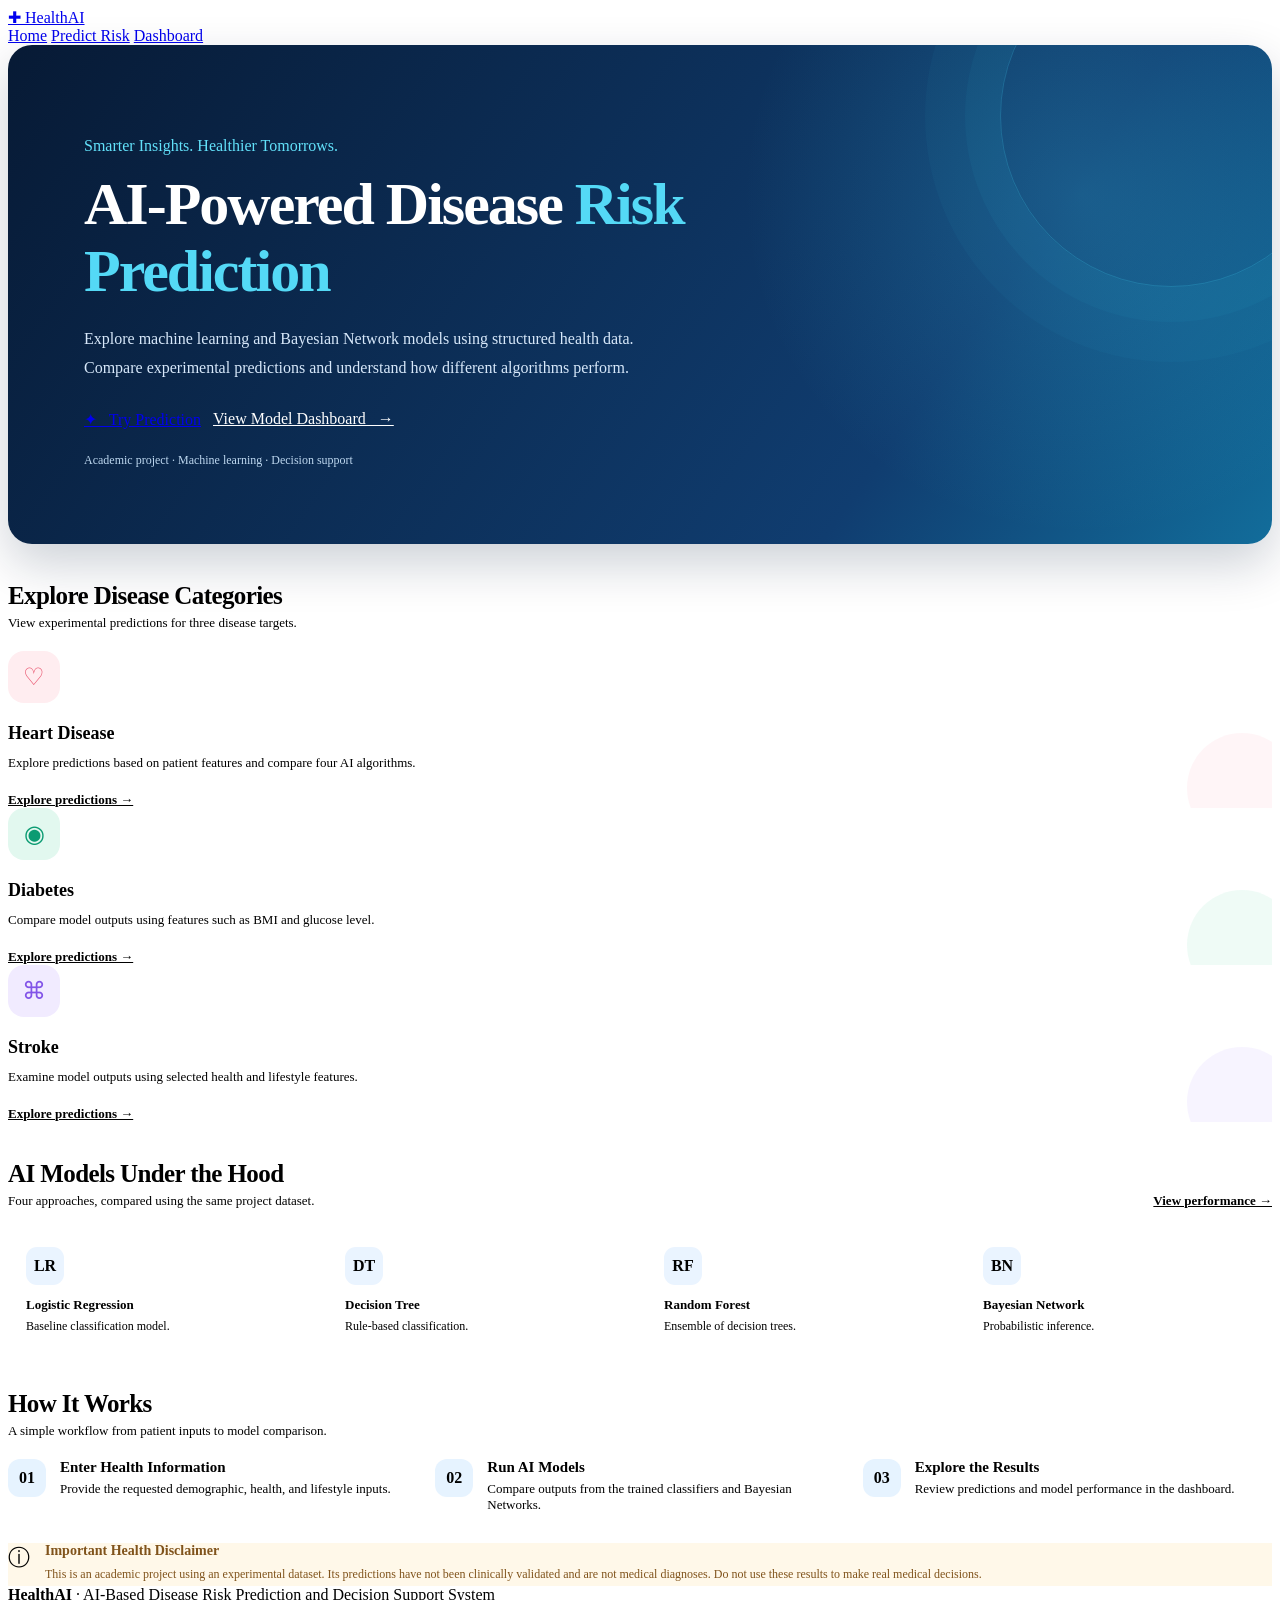
==== templates/index.html @ 8d00cd4d "Initial commit: HealthAI disease risk prediction system" ====
<!DOCTYPE html>
<html lang="en">
<head>
    <meta charset="UTF-8">
    <meta name="viewport" content="width=device-width, initial-scale=1.0">
    <meta name="theme-color" content="#0b2347">
    <meta name="description" content="Explore experimental AI-based disease risk predictions and machine learning model comparisons.">
    <title>HealthAI | AI Disease Risk Prediction</title>
    <link rel="stylesheet" href="{{ url_for('static', filename='css/style.css') }}">
    <style>
        .hero {
            position: relative;
            overflow: hidden;
            padding: clamp(35px, 7vw, 76px);
            border-radius: 24px;
            background:
                radial-gradient(circle at 85% 30%, rgba(66, 213, 245, .20), transparent 30%),
                linear-gradient(125deg, #071a35, #103d70 72%, #126d9b);
            color: white;
            box-shadow: 0 20px 50px rgba(7, 26, 53, .20);
        }
        .hero::after {
            position: absolute;
            top: -100px;
            right: -70px;
            width: 340px;
            height: 340px;
            border: 1px solid rgba(66, 213, 245, .22);
            border-radius: 50%;
            box-shadow: 0 0 0 35px rgba(66, 213, 245, .04),
                        0 0 0 75px rgba(66, 213, 245, .03);
            content: "";
            pointer-events: none;
        }
        .hero-content {
            position: relative;
            z-index: 1;
            max-width: 700px;
        }
        .hero .eyebrow { color: #62e1fa; }
        .hero h1 {
            max-width: 650px;
            margin: 0;
            font-size: clamp(36px, 5.5vw, 60px);
            line-height: 1.12;
            letter-spacing: -2px;
        }
        .hero h1 span { color: #54d9f6; }
        .hero-description {
            max-width: 590px;
            margin: 20px 0 27px;
            color: #d7e8fa;
            font-size: 16px;
            line-height: 1.8;
        }
        .hero-actions {
            display: flex;
            flex-wrap: wrap;
            gap: 12px;
        }
        .hero .btn-secondary {
            border-color: rgba(255,255,255,.35);
            background: transparent;
            color: white;
        }
        .hero .btn-secondary:hover {
            background: rgba(255,255,255,.10);
        }
        .hero-note {
            margin: 24px 0 0;
            color: #bdd7ef;
            font-size: 12px;
        }
        .section-block { margin-top: 38px; }
        .section-heading {
            display: flex;
            align-items: end;
            justify-content: space-between;
            gap: 16px;
            margin-bottom: 20px;
        }
        .section-heading h2 {
            margin: 0;
            font-size: 25px;
            letter-spacing: -.6px;
        }
        .section-heading p {
            margin: 5px 0 0;
            color: var(--text-secondary);
            font-size: 13px;
        }
        .disease-card {
            position: relative;
            overflow: hidden;
        }
        .disease-card::after {
            position: absolute;
            right: -25px;
            bottom: -35px;
            width: 110px;
            height: 110px;
            border-radius: 50%;
            background: var(--card-glow, #e5f8ff);
            opacity: .55;
            content: "";
            transition: transform 250ms ease;
        }
        .disease-card:hover::after { transform: scale(1.4); }
        .disease-card > * { position: relative; z-index: 1; }
        .disease-card h3 { margin: 0 0 8px; font-size: 18px; }
        .disease-card p {
            margin: 0;
            color: var(--text-secondary);
            font-size: 13px;
            line-height: 1.7;
        }
        .disease-icon {
            display: grid;
            place-items: center;
            width: 52px;
            height: 52px;
            margin-bottom: 20px;
            border-radius: 16px;
            background: var(--card-glow, #e5f8ff);
            color: var(--card-color, #1675ed);
            font-size: 24px;
        }
        .disease-link {
            display: inline-flex;
            margin-top: 18px;
            color: var(--blue-600);
            font-size: 13px;
            font-weight: 750;
        }
        .algorithm-grid {
            display: grid;
            grid-template-columns: repeat(4, minmax(0, 1fr));
            gap: 12px;
        }
        .algorithm-item {
            padding: 18px;
            border: 1px solid var(--border);
            border-radius: 13px;
            background: white;
        }
        .algorithm-symbol {
            display: grid;
            place-items: center;
            width: 38px;
            height: 38px;
            margin-bottom: 12px;
            border-radius: 11px;
            background: #eaf4ff;
            color: var(--blue-600);
            font-weight: 800;
        }
        .algorithm-item strong {
            display: block;
            font-size: 13px;
        }
        .algorithm-item p {
            margin: 6px 0 0;
            color: var(--text-secondary);
            font-size: 12px;
        }
        .workflow {
            display: grid;
            grid-template-columns: repeat(3, minmax(0, 1fr));
            gap: 18px;
        }
        .workflow-step {
            display: flex;
            align-items: flex-start;
            gap: 14px;
        }
        .step-number {
            display: grid;
            flex: 0 0 38px;
            place-items: center;
            width: 38px;
            height: 38px;
            border-radius: 12px;
            background: #e6f3ff;
            color: var(--blue-600);
            font-weight: 800;
        }
        .workflow-step h3 { margin: 0 0 5px; font-size: 15px; }
        .workflow-step p {
            margin: 0;
            color: var(--text-secondary);
            font-size: 13px;
        }
        .disclaimer-card {
            display: flex;
            align-items: flex-start;
            gap: 15px;
            margin-top: 30px;
            border-color: #ffdfaa;
            background: #fff8e9;
        }
        .disclaimer-icon { font-size: 22px; }
        .disclaimer-card h3 { margin: 0 0 5px; font-size: 14px; color: #80531b; }
        .disclaimer-card p { margin: 0; color: #80531b; font-size: 12px; line-height: 1.8; }
        @media (max-width: 800px) {
            .algorithm-grid { grid-template-columns: repeat(2, minmax(0, 1fr)); }
            .workflow { grid-template-columns: 1fr; }
        }
        @media (max-width: 500px) {
            .hero { padding: 30px 22px; }
            .hero h1 { letter-spacing: -1px; }
            .hero-actions .btn { width: 100%; }
            .algorithm-grid { grid-template-columns: 1fr 1fr; }
        }
    </style>
</head>
<body>
    <header class="site-header">
        <nav class="navbar" aria-label="Main navigation">
            <a class="brand" href="/">
                <span class="brand-mark" aria-hidden="true">✚</span>
                <span>HealthAI</span>
            </a>
            <div class="nav-links">
                <a class="nav-link active" href="/" aria-current="page">Home</a>
                <a class="nav-link" href="/predict">Predict Risk</a>
                <a class="nav-link" href="/dashboard">Dashboard</a>
            </div>
        </nav>
    </header>

    <main class="page-container">
        <section class="hero animate-in">
            <div class="hero-content">
                <p class="eyebrow">Smarter Insights. Healthier Tomorrows.</p>
                <h1>AI-Powered Disease <span>Risk Prediction</span></h1>
                <p class="hero-description">
                    Explore machine learning and Bayesian Network models
                    using structured health data. Compare experimental
                    predictions and understand how different algorithms perform.
                </p>
                <div class="hero-actions">
                    <a class="btn btn-primary" href="/predict">
                        ✦ &nbsp; Try Prediction
                    </a>
                    <a class="btn btn-secondary" href="/dashboard">
                        View Model Dashboard &nbsp; →
                    </a>
                </div>
                <p class="hero-note">
                    Academic project · Machine learning · Decision support
                </p>
            </div>
        </section>

        <section class="section-block" aria-labelledby="disease-heading">
            <div class="section-heading">
                <div>
                    <h2 id="disease-heading">Explore Disease Categories</h2>
                    <p>View experimental predictions for three disease targets.</p>
                </div>
            </div>

            <div class="card-grid">
                <article class="card card-hover disease-card animate-in"
                         style="--card-glow:#ffedf0;--card-color:#e84d68;">
                    <div class="disease-icon" aria-hidden="true">♡</div>
                    <h3>Heart Disease</h3>
                    <p>Explore predictions based on patient features and compare four AI algorithms.</p>
                    <a class="disease-link" href="/predict">Explore predictions →</a>
                </article>

                <article class="card card-hover disease-card animate-in animate-delay-1"
                         style="--card-glow:#e2f8ef;--card-color:#0b9b72;">
                    <div class="disease-icon" aria-hidden="true">◉</div>
                    <h3>Diabetes</h3>
                    <p>Compare model outputs using features such as BMI and glucose level.</p>
                    <a class="disease-link" href="/predict">Explore predictions →</a>
                </article>

                <article class="card card-hover disease-card animate-in animate-delay-2"
                         style="--card-glow:#f1ebff;--card-color:#8254e8;">
                    <div class="disease-icon" aria-hidden="true">⌘</div>
                    <h3>Stroke</h3>
                    <p>Examine model outputs using selected health and lifestyle features.</p>
                    <a class="disease-link" href="/predict">Explore predictions →</a>
                </article>
            </div>
        </section>

        <section class="section-block" aria-labelledby="algorithm-heading">
            <div class="section-heading">
                <div>
                    <h2 id="algorithm-heading">AI Models Under the Hood</h2>
                    <p>Four approaches, compared using the same project dataset.</p>
                </div>
                <a class="disease-link" href="/dashboard">View performance →</a>
            </div>

            <div class="algorithm-grid">
                <article class="algorithm-item card-hover">
                    <div class="algorithm-symbol">LR</div>
                    <strong>Logistic Regression</strong>
                    <p>Baseline classification model.</p>
                </article>
                <article class="algorithm-item card-hover">
                    <div class="algorithm-symbol">DT</div>
                    <strong>Decision Tree</strong>
                    <p>Rule-based classification.</p>
                </article>
                <article class="algorithm-item card-hover">
                    <div class="algorithm-symbol">RF</div>
                    <strong>Random Forest</strong>
                    <p>Ensemble of decision trees.</p>
                </article>
                <article class="algorithm-item card-hover">
                    <div class="algorithm-symbol">BN</div>
                    <strong>Bayesian Network</strong>
                    <p>Probabilistic inference.</p>
                </article>
            </div>
        </section>

        <section class="section-block" aria-labelledby="workflow-heading">
            <div class="section-heading">
                <div>
                    <h2 id="workflow-heading">How It Works</h2>
                    <p>A simple workflow from patient inputs to model comparison.</p>
                </div>
            </div>

            <div class="card workflow">
                <div class="workflow-step">
                    <span class="step-number">01</span>
                    <div>
                        <h3>Enter Health Information</h3>
                        <p>Provide the requested demographic, health, and lifestyle inputs.</p>
                    </div>
                </div>
                <div class="workflow-step">
                    <span class="step-number">02</span>
                    <div>
                        <h3>Run AI Models</h3>
                        <p>Compare outputs from the trained classifiers and Bayesian Networks.</p>
                    </div>
                </div>
                <div class="workflow-step">
                    <span class="step-number">03</span>
                    <div>
                        <h3>Explore the Results</h3>
                        <p>Review predictions and model performance in the dashboard.</p>
                    </div>
                </div>
            </div>
        </section>

        <section class="card disclaimer-card" aria-label="Important disclaimer">
            <span class="disclaimer-icon" aria-hidden="true">ⓘ</span>
            <div>
                <h3>Important Health Disclaimer</h3>
                <p>
                    This is an academic project using an experimental dataset.
                    Its predictions have not been clinically validated and are
                    not medical diagnoses. Do not use these results to make
                    real medical decisions.
                </p>
            </div>
        </section>
    </main>

    <footer class="site-footer">
        <strong>HealthAI</strong> · AI-Based Disease Risk Prediction and Decision Support System
        <br>
        Academic demonstration only — not a medical diagnostic tool.
    </footer>
</body>
</html>
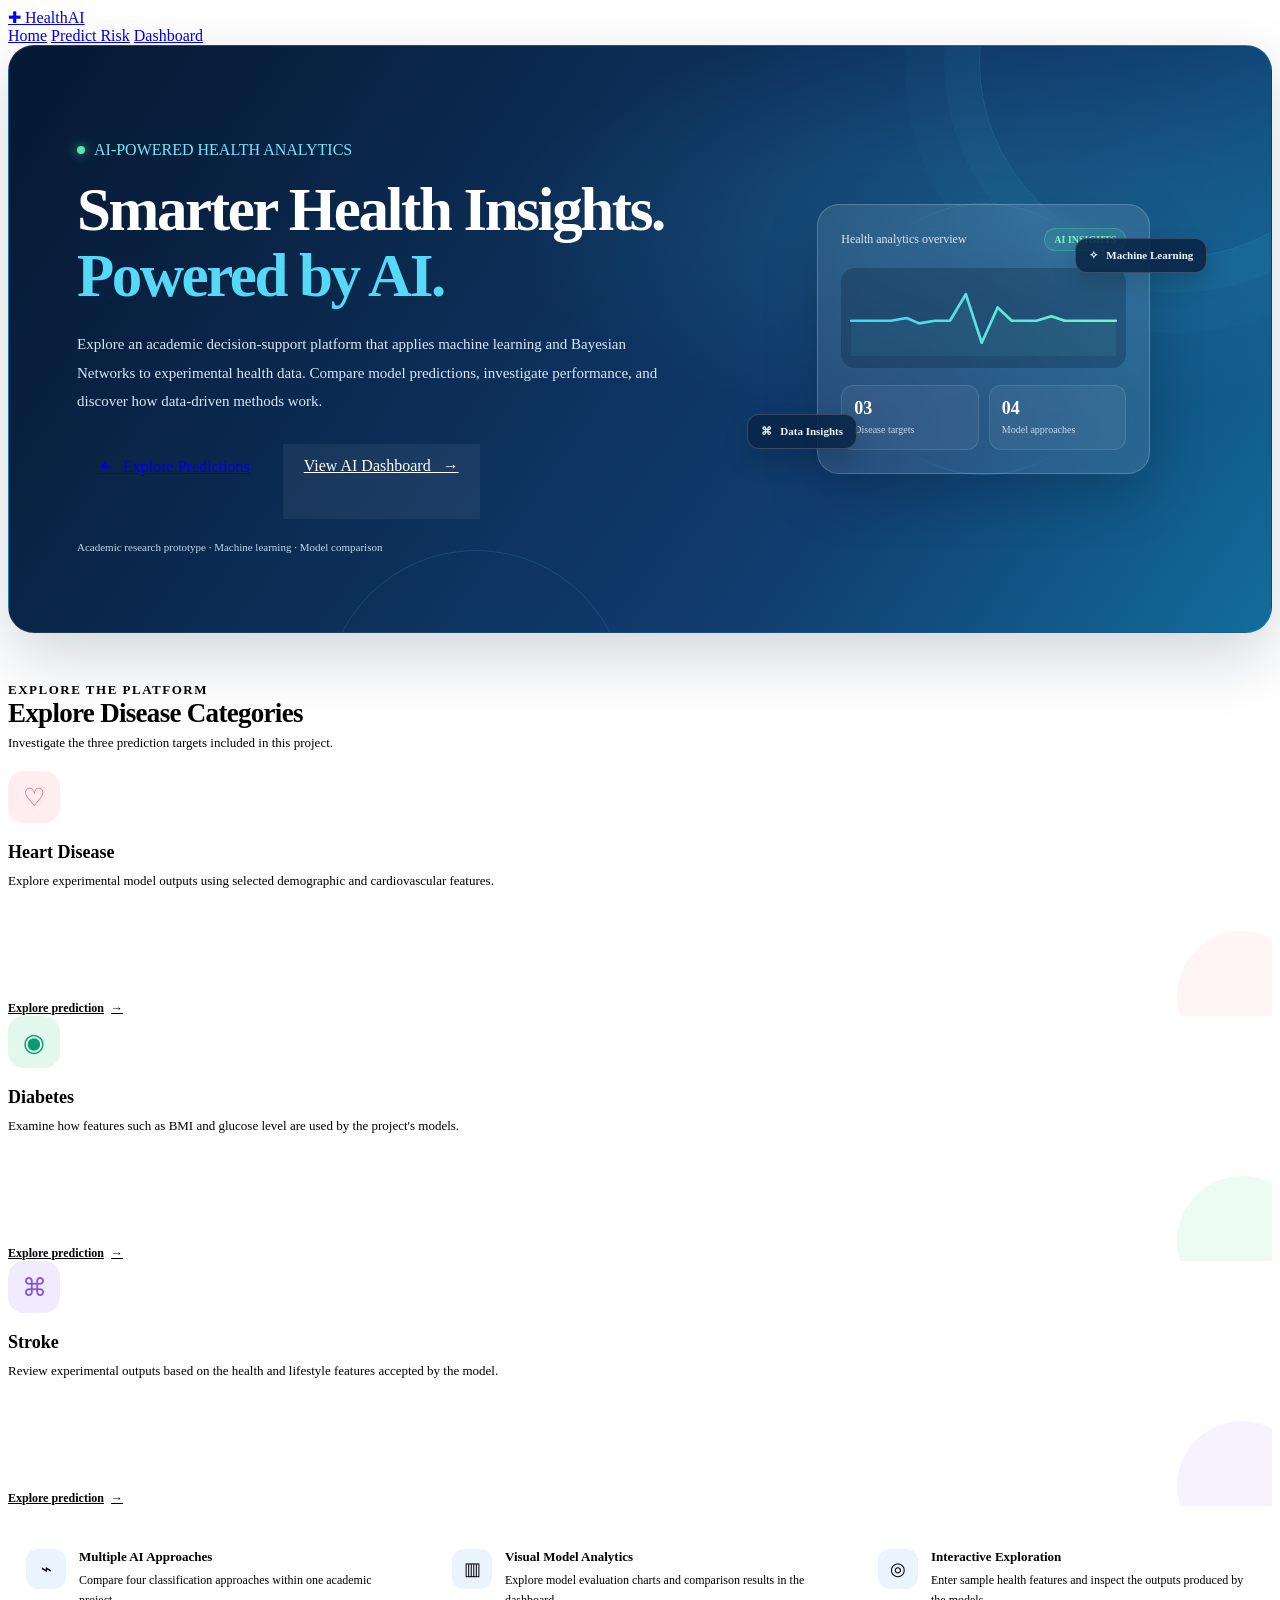
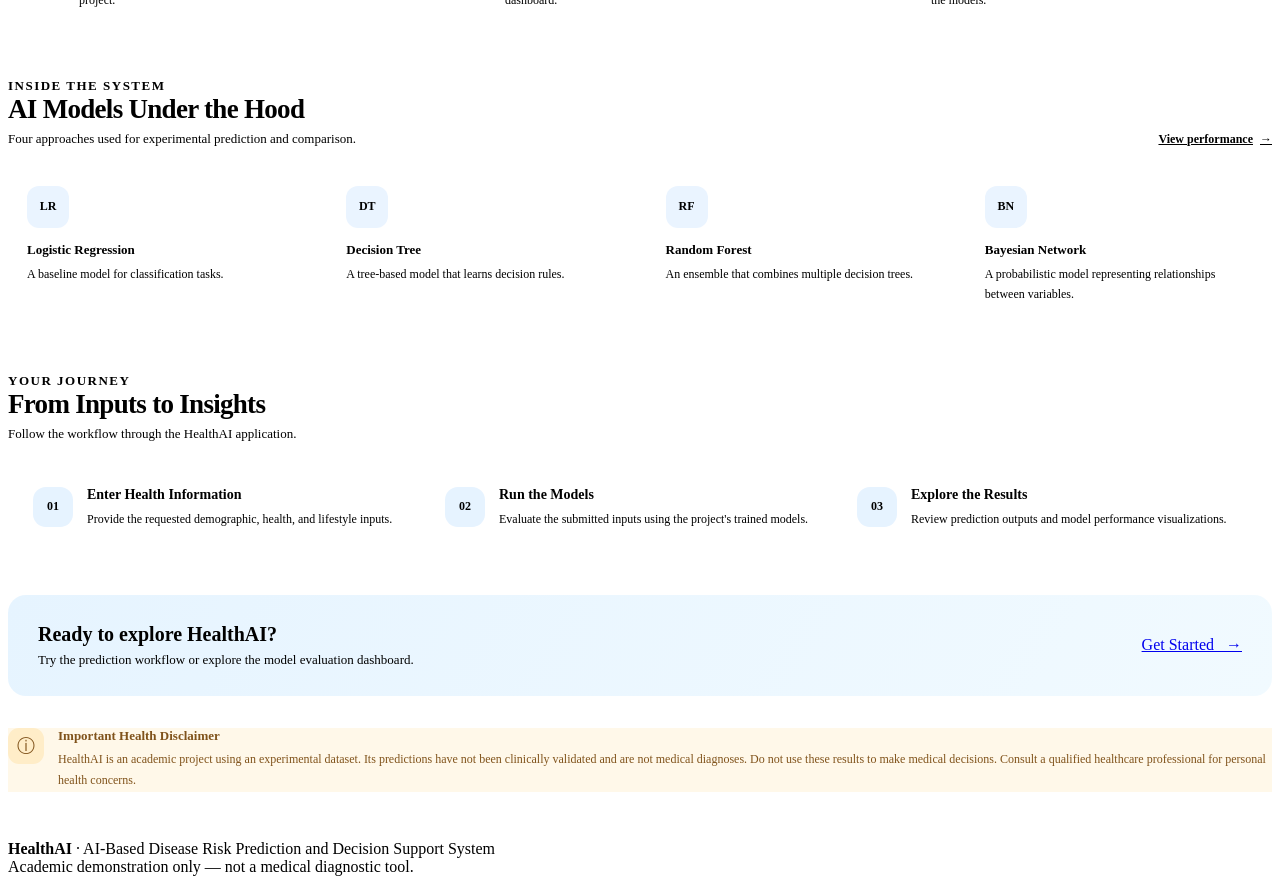
==== commit f3367b46: "Update HealthAI dashboard and home page" ====
--- a/templates/index.html
+++ b/templates/index.html
@@ -4,75 +4,259 @@
 <head>
     <meta charset="UTF-8">
     <meta name="viewport" content="width=device-width, initial-scale=1.0">
-    <meta name="theme-color" content="#0b2347">
-    <meta name="description" content="Explore experimental AI-based disease risk predictions and machine learning model comparisons.">
-    <title>HealthAI | AI Disease Risk Prediction</title>
+    <meta name="theme-color" content="#071a35">
+    <meta name="description" content="HealthAI is an academic AI-based disease risk prediction and machine learning model comparison platform.">
+    <title>HealthAI | Intelligent Health Insights</title>
     <link rel="stylesheet" href="{{ url_for('static', filename='css/style.css') }}">
+
     <style>
+        :root {
+            --hero-navy: #071a35;
+            --hero-blue: #103d70;
+            --hero-cyan: #54d9f6;
+        }
+
+        body {
+            overflow-x: hidden;
+        }
+
         .hero {
             position: relative;
+            isolation: isolate;
             overflow: hidden;
-            padding: clamp(35px, 7vw, 76px);
-            border-radius: 24px;
+            display: grid;
+            grid-template-columns: 1.2fr .8fr;
+            align-items: center;
+            gap: 30px;
+            min-height: 450px;
+            padding: clamp(30px, 6vw, 68px);
+            border: 1px solid rgba(84, 217, 246, .18);
+            border-radius: 26px;
             background:
-                radial-gradient(circle at 85% 30%, rgba(66, 213, 245, .20), transparent 30%),
-                linear-gradient(125deg, #071a35, #103d70 72%, #126d9b);
+                radial-gradient(ellipse at 78% 30%, rgba(66, 213, 245, .19), transparent 35%),
+                linear-gradient(125deg, #071a35 5%, #103d70 68%, #126d9b);
             color: white;
-            box-shadow: 0 20px 50px rgba(7, 26, 53, .20);
-        }
+            box-shadow: 0 24px 65px rgba(7, 26, 53, .18);
+        }
+
+        .hero::before,
         .hero::after {
             position: absolute;
-            top: -100px;
-            right: -70px;
-            width: 340px;
-            height: 340px;
-            border: 1px solid rgba(66, 213, 245, .22);
-            border-radius: 50%;
-            box-shadow: 0 0 0 35px rgba(66, 213, 245, .04),
-                        0 0 0 75px rgba(66, 213, 245, .03);
+            z-index: -1;
             content: "";
             pointer-events: none;
-        }
+            border: 1px solid rgba(84, 217, 246, .15);
+            border-radius: 50%;
+        }
+
+        .hero::before {
+            width: 390px;
+            height: 390px;
+            top: -180px;
+            right: -100px;
+            box-shadow: 0 0 0 35px rgba(84, 217, 246, .035),
+                        0 0 0 75px rgba(84, 217, 246, .025);
+        }
+
+        .hero::after {
+            width: 300px;
+            height: 300px;
+            bottom: -220px;
+            left: 25%;
+        }
+
         .hero-content {
             position: relative;
-            z-index: 1;
-            max-width: 700px;
-        }
-        .hero .eyebrow { color: #62e1fa; }
+            z-index: 2;
+            max-width: 680px;
+        }
+
+        .hero .eyebrow {
+            display: inline-flex;
+            align-items: center;
+            gap: 9px;
+            margin-bottom: 18px;
+            color: #73e6fc;
+        }
+
+        .status-dot {
+            width: 8px;
+            height: 8px;
+            border-radius: 50%;
+            background: #55e8b1;
+            box-shadow: 0 0 12px rgba(85, 232, 177, .8);
+        }
+
         .hero h1 {
-            max-width: 650px;
             margin: 0;
-            font-size: clamp(36px, 5.5vw, 60px);
-            line-height: 1.12;
-            letter-spacing: -2px;
-        }
-        .hero h1 span { color: #54d9f6; }
+            font-size: clamp(36px, 5vw, 61px);
+            line-height: 1.08;
+            letter-spacing: -2.4px;
+        }
+
+        .hero h1 span {
+            color: var(--hero-cyan);
+        }
+
         .hero-description {
             max-width: 590px;
-            margin: 20px 0 27px;
+            margin: 21px 0 28px;
             color: #d7e8fa;
-            font-size: 16px;
-            line-height: 1.8;
-        }
+            font-size: 15px;
+            line-height: 1.9;
+        }
+
         .hero-actions {
             display: flex;
             flex-wrap: wrap;
             gap: 12px;
         }
+
+        .hero .btn {
+            min-height: 49px;
+            padding: 13px 21px;
+        }
+
         .hero .btn-secondary {
-            border-color: rgba(255,255,255,.35);
-            background: transparent;
+            border-color: rgba(255,255,255,.28);
+            background: rgba(255,255,255,.06);
             color: white;
         }
+
         .hero .btn-secondary:hover {
+            background: rgba(255,255,255,.13);
+        }
+
+        .hero-note {
+            margin: 22px 0 0;
+            color: #bdd7ef;
+            font-size: 11px;
+        }
+
+        .hero-visual {
+            position: relative;
+            display: grid;
+            min-height: 290px;
+            place-items: center;
+        }
+
+        .orbit {
+            position: absolute;
+            width: min(270px, 85%);
+            aspect-ratio: 1;
+            border: 1px solid rgba(84, 217, 246, .22);
+            border-radius: 50%;
+            animation: orbit-pulse 5s ease-in-out infinite;
+        }
+
+        .orbit-two {
+            width: min(220px, 70%);
+            border-style: dashed;
+            animation-direction: reverse;
+            animation-duration: 16s;
+        }
+
+        .health-visual-card {
+            position: relative;
+            z-index: 2;
+            width: min(285px, 100%);
+            padding: 23px;
+            border: 1px solid rgba(255,255,255,.2);
+            border-radius: 22px;
             background: rgba(255,255,255,.10);
-        }
-        .hero-note {
-            margin: 24px 0 0;
-            color: #bdd7ef;
+            box-shadow: 0 22px 55px rgba(0,0,0,.18);
+            backdrop-filter: blur(16px);
+            animation: float-card 5s ease-in-out infinite;
+        }
+
+        .visual-card-top {
+            display: flex;
+            align-items: center;
+            justify-content: space-between;
+            gap: 10px;
+        }
+
+        .visual-card-label {
+            color: #d7e8fa;
             font-size: 12px;
         }
-        .section-block { margin-top: 38px; }
+
+        .visual-chip {
+            padding: 5px 9px;
+            border: 1px solid rgba(85,232,177,.3);
+            border-radius: 20px;
+            background: rgba(85,232,177,.1);
+            color: #83f2c7;
+            font-size: 10px;
+            font-weight: 700;
+        }
+
+        .visual-pulse {
+            display: flex;
+            align-items: center;
+            justify-content: center;
+            height: 100px;
+            margin: 17px 0;
+            border-radius: 14px;
+            background: rgba(7,26,53,.26);
+        }
+
+        .visual-pulse svg {
+            width: 100%;
+            height: 75px;
+        }
+
+        .visual-stats {
+            display: grid;
+            grid-template-columns: 1fr 1fr;
+            gap: 10px;
+        }
+
+        .visual-stat {
+            padding: 12px;
+            border: 1px solid rgba(255,255,255,.11);
+            border-radius: 12px;
+            background: rgba(255,255,255,.05);
+        }
+
+        .visual-stat strong {
+            display: block;
+            color: white;
+            font-size: 18px;
+        }
+
+        .visual-stat span {
+            color: #c1d9f0;
+            font-size: 10px;
+        }
+
+        .floating-tag {
+            position: absolute;
+            z-index: 3;
+            padding: 10px 13px;
+            border: 1px solid rgba(255,255,255,.17);
+            border-radius: 12px;
+            background: rgba(10,37,70,.88);
+            color: #e8f7ff;
+            box-shadow: 0 12px 25px rgba(0,0,0,.15);
+            font-size: 11px;
+            font-weight: 650;
+        }
+
+        .floating-tag-one {
+            top: 15%;
+            right: -1%;
+        }
+
+        .floating-tag-two {
+            bottom: 12%;
+            left: -4%;
+        }
+
+        .section-block {
+            margin-top: 43px;
+        }
+
         .section-heading {
             display: flex;
             align-items: end;
@@ -80,137 +264,423 @@
             gap: 16px;
             margin-bottom: 20px;
         }
+
         .section-heading h2 {
             margin: 0;
-            font-size: 25px;
-            letter-spacing: -.6px;
-        }
+            font-size: clamp(21px, 3vw, 27px);
+            letter-spacing: -.7px;
+        }
+
         .section-heading p {
-            margin: 5px 0 0;
+            margin: 6px 0 0;
             color: var(--text-secondary);
             font-size: 13px;
         }
+
+        .section-kicker {
+            margin: 0 0 7px;
+            color: var(--blue-600);
+            font-size: 10px;
+            font-weight: 800;
+            letter-spacing: 1.5px;
+            text-transform: uppercase;
+        }
+
         .disease-card {
             position: relative;
             overflow: hidden;
-        }
+            display: flex;
+            min-height: 245px;
+            flex-direction: column;
+            align-items: flex-start;
+        }
+
         .disease-card::after {
             position: absolute;
-            right: -25px;
-            bottom: -35px;
-            width: 110px;
-            height: 110px;
+            right: -35px;
+            bottom: -45px;
+            width: 130px;
+            height: 130px;
             border-radius: 50%;
             background: var(--card-glow, #e5f8ff);
-            opacity: .55;
+            opacity: .6;
             content: "";
             transition: transform 250ms ease;
-        }
-        .disease-card:hover::after { transform: scale(1.4); }
-        .disease-card > * { position: relative; z-index: 1; }
-        .disease-card h3 { margin: 0 0 8px; font-size: 18px; }
+            pointer-events: none;
+        }
+
+        .disease-card:hover::after {
+            transform: scale(1.4);
+        }
+
+        .disease-card > * {
+            position: relative;
+            z-index: 1;
+        }
+
+        .disease-icon {
+            display: grid;
+            width: 52px;
+            height: 52px;
+            margin-bottom: 19px;
+            place-items: center;
+            border-radius: 16px;
+            background: var(--card-glow, #e5f8ff);
+            color: var(--card-color, #1675ed);
+            font-size: 25px;
+        }
+
+        .disease-card h3 {
+            margin: 0 0 7px;
+            font-size: 18px;
+        }
+
         .disease-card p {
             margin: 0;
             color: var(--text-secondary);
             font-size: 13px;
-            line-height: 1.7;
-        }
-        .disease-icon {
-            display: grid;
-            place-items: center;
-            width: 52px;
-            height: 52px;
-            margin-bottom: 20px;
-            border-radius: 16px;
-            background: var(--card-glow, #e5f8ff);
-            color: var(--card-color, #1675ed);
-            font-size: 24px;
-        }
+            line-height: 1.75;
+        }
+
         .disease-link {
             display: inline-flex;
-            margin-top: 18px;
+            align-items: center;
+            gap: 7px;
+            margin-top: auto;
+            padding-top: 17px;
             color: var(--blue-600);
-            font-size: 13px;
-            font-weight: 750;
-        }
-        .algorithm-grid {
-            display: grid;
-            grid-template-columns: repeat(4, minmax(0, 1fr));
-            gap: 12px;
-        }
-        .algorithm-item {
+            font-size: 12px;
+            font-weight: 800;
+        }
+
+        .disease-link span {
+            transition: transform 200ms ease;
+        }
+
+        .disease-link:hover span {
+            transform: translateX(4px);
+        }
+
+        .feature-strip {
+            display: grid;
+            grid-template-columns: repeat(3, minmax(0, 1fr));
+            gap: 14px;
+            margin-top: 25px;
+        }
+
+        .feature-item {
+            display: flex;
+            align-items: flex-start;
+            gap: 13px;
             padding: 18px;
             border: 1px solid var(--border);
-            border-radius: 13px;
+            border-radius: 15px;
             background: white;
         }
-        .algorithm-symbol {
-            display: grid;
+
+        .feature-symbol {
+            display: grid;
+            flex: 0 0 40px;
+            width: 40px;
+            height: 40px;
             place-items: center;
-            width: 38px;
-            height: 38px;
-            margin-bottom: 12px;
-            border-radius: 11px;
+            border-radius: 12px;
             background: #eaf4ff;
             color: var(--blue-600);
-            font-weight: 800;
-        }
+            font-size: 18px;
+        }
+
+        .feature-item h3 {
+            margin: 0 0 5px;
+            font-size: 13px;
+        }
+
+        .feature-item p {
+            margin: 0;
+            color: var(--text-secondary);
+            font-size: 12px;
+            line-height: 1.7;
+        }
+
+        .algorithm-grid {
+            display: grid;
+            grid-template-columns: repeat(4, minmax(0, 1fr));
+            gap: 13px;
+        }
+
+        .algorithm-item {
+            padding: 19px;
+            border: 1px solid var(--border);
+            border-radius: 15px;
+            background: white;
+            transition: transform 220ms ease, box-shadow 220ms ease;
+        }
+
+        .algorithm-item:hover {
+            transform: translateY(-4px);
+            box-shadow: var(--shadow-md);
+        }
+
+        .algorithm-symbol {
+            display: grid;
+            width: 42px;
+            height: 42px;
+            margin-bottom: 14px;
+            place-items: center;
+            border-radius: 12px;
+            background: #eaf4ff;
+            color: var(--blue-600);
+            font-size: 12px;
+            font-weight: 850;
+        }
+
         .algorithm-item strong {
             display: block;
             font-size: 13px;
         }
+
         .algorithm-item p {
             margin: 6px 0 0;
             color: var(--text-secondary);
             font-size: 12px;
-        }
+            line-height: 1.7;
+        }
+
         .workflow {
             display: grid;
             grid-template-columns: repeat(3, minmax(0, 1fr));
-            gap: 18px;
-        }
+            gap: 22px;
+        }
+
         .workflow-step {
             display: flex;
             align-items: flex-start;
             gap: 14px;
         }
+
         .step-number {
             display: grid;
-            flex: 0 0 38px;
+            flex: 0 0 40px;
+            width: 40px;
+            height: 40px;
             place-items: center;
-            width: 38px;
-            height: 38px;
-            border-radius: 12px;
+            border-radius: 13px;
             background: #e6f3ff;
             color: var(--blue-600);
-            font-weight: 800;
-        }
-        .workflow-step h3 { margin: 0 0 5px; font-size: 15px; }
+            font-size: 12px;
+            font-weight: 850;
+        }
+
+        .workflow-step h3 {
+            margin: 0 0 6px;
+            font-size: 14px;
+        }
+
         .workflow-step p {
             margin: 0;
             color: var(--text-secondary);
-            font-size: 13px;
-        }
+            font-size: 12px;
+            line-height: 1.75;
+        }
+
+        .workflow-card {
+            padding: 25px;
+        }
+
+        .workflow-step h3,
+        .feature-item h3 {
+            color: var(--text-primary);
+        }
+
         .disclaimer-card {
             display: flex;
             align-items: flex-start;
-            gap: 15px;
-            margin-top: 30px;
+            gap: 14px;
+            margin-top: 32px;
             border-color: #ffdfaa;
             background: #fff8e9;
-        }
-        .disclaimer-icon { font-size: 22px; }
-        .disclaimer-card h3 { margin: 0 0 5px; font-size: 14px; color: #80531b; }
-        .disclaimer-card p { margin: 0; color: #80531b; font-size: 12px; line-height: 1.8; }
-        @media (max-width: 800px) {
-            .algorithm-grid { grid-template-columns: repeat(2, minmax(0, 1fr)); }
-            .workflow { grid-template-columns: 1fr; }
-        }
-        @media (max-width: 500px) {
-            .hero { padding: 30px 22px; }
-            .hero h1 { letter-spacing: -1px; }
-            .hero-actions .btn { width: 100%; }
-            .algorithm-grid { grid-template-columns: 1fr 1fr; }
+            box-shadow: none;
+        }
+
+        .disclaimer-icon {
+            display: grid;
+            flex: 0 0 36px;
+            width: 36px;
+            height: 36px;
+            place-items: center;
+            border-radius: 11px;
+            background: #ffedc8;
+            color: #80531b;
+            font-size: 18px;
+        }
+
+        .disclaimer-card h3 {
+            margin: 0 0 5px;
+            color: #80531b;
+            font-size: 13px;
+        }
+
+        .disclaimer-card p {
+            margin: 0;
+            color: #80531b;
+            font-size: 12px;
+            line-height: 1.8;
+        }
+
+        .bottom-cta {
+            display: flex;
+            align-items: center;
+            justify-content: space-between;
+            gap: 22px;
+            margin-top: 40px;
+            padding: 28px 30px;
+            border-radius: 18px;
+            background: linear-gradient(120deg, #e6f4ff, #f1faff);
+        }
+
+        .bottom-cta h2 {
+            margin: 0;
+            font-size: 20px;
+        }
+
+        .bottom-cta p {
+            margin: 6px 0 0;
+            color: var(--text-secondary);
+            font-size: 13px;
+        }
+
+        .site-footer {
+            margin-top: 48px;
+        }
+
+        @keyframes float-card {
+            0%, 100% { transform: translateY(0); }
+            50% { transform: translateY(-8px); }
+        }
+
+        @keyframes orbit-pulse {
+            0%, 100% { transform: scale(1); opacity: .7; }
+            50% { transform: scale(1.06); opacity: 1; }
+        }
+
+        @media (max-width: 900px) {
+            .hero {
+                grid-template-columns: 1fr;
+            }
+
+            .hero-content {
+                max-width: 720px;
+            }
+
+            .hero-visual {
+                min-height: 290px;
+            }
+
+            .floating-tag-one {
+                right: 10%;
+            }
+
+            .floating-tag-two {
+                left: 8%;
+            }
+
+            .algorithm-grid {
+                grid-template-columns: repeat(2, minmax(0, 1fr));
+            }
+
+            .feature-strip {
+                grid-template-columns: 1fr;
+            }
+        }
+
+        @media (max-width: 650px) {
+            .hero {
+                gap: 12px;
+                padding: 30px 22px;
+                border-radius: 20px;
+            }
+
+            .hero h1 {
+                font-size: clamp(35px, 10vw, 48px);
+                letter-spacing: -1.7px;
+            }
+
+            .hero-description {
+                font-size: 14px;
+            }
+
+            .hero-actions {
+                flex-direction: column;
+            }
+
+            .hero-actions .btn {
+                width: 100%;
+            }
+
+            .hero-visual {
+                min-height: 265px;
+            }
+
+            .health-visual-card {
+                width: min(270px, 88%);
+                padding: 18px;
+            }
+
+            .floating-tag-one {
+                top: 8%;
+                right: 0;
+            }
+
+            .floating-tag-two {
+                bottom: 5%;
+                left: 0;
+            }
+
+            .section-block {
+                margin-top: 34px;
+            }
+
+            .section-heading {
+                align-items: flex-start;
+            }
+
+            .card-grid,
+            .algorithm-grid,
+            .workflow {
+                grid-template-columns: 1fr;
+            }
+
+            .disease-card {
+                min-height: 220px;
+            }
+
+            .bottom-cta {
+                align-items: flex-start;
+                flex-direction: column;
+                padding: 23px;
+            }
+
+            .bottom-cta .btn {
+                width: 100%;
+            }
+
+            .disclaimer-card {
+                padding: 18px;
+            }
+        }
+
+        @media (prefers-reduced-motion: reduce) {
+            .orbit,
+            .health-visual-card {
+                animation: none;
+            }
+
+            *,
+            *::before,
+            *::after {
+                scroll-behavior: auto !important;
+                transition-duration: .01ms !important;
+            }
         }
     </style>
 </head>
@@ -221,6 +691,7 @@
                 <span class="brand-mark" aria-hidden="true">✚</span>
                 <span>HealthAI</span>
             </a>
+
             <div class="nav-links">
                 <a class="nav-link active" href="/" aria-current="page">Home</a>
                 <a class="nav-link" href="/predict">Predict Risk</a>
@@ -232,32 +703,83 @@
     <main class="page-container">
         <section class="hero animate-in">
             <div class="hero-content">
-                <p class="eyebrow">Smarter Insights. Healthier Tomorrows.</p>
-                <h1>AI-Powered Disease <span>Risk Prediction</span></h1>
+                <p class="eyebrow">
+                    <span class="status-dot" aria-hidden="true"></span>
+                    AI-POWERED HEALTH ANALYTICS
+                </p>
+
+                <h1>Smarter Health Insights. <span>Powered by AI.</span></h1>
+
                 <p class="hero-description">
-                    Explore machine learning and Bayesian Network models
-                    using structured health data. Compare experimental
-                    predictions and understand how different algorithms perform.
+                    Explore an academic decision-support platform that applies
+                    machine learning and Bayesian Networks to experimental health
+                    data. Compare model predictions, investigate performance,
+                    and discover how data-driven methods work.
                 </p>
+
                 <div class="hero-actions">
                     <a class="btn btn-primary" href="/predict">
-                        ✦ &nbsp; Try Prediction
+                        ✦ &nbsp; Explore Predictions
                     </a>
                     <a class="btn btn-secondary" href="/dashboard">
-                        View Model Dashboard &nbsp; →
+                        View AI Dashboard &nbsp; →
                     </a>
                 </div>
+
                 <p class="hero-note">
-                    Academic project · Machine learning · Decision support
+                    Academic research prototype · Machine learning · Model comparison
                 </p>
+            </div>
+
+            <div class="hero-visual" aria-label="Illustration of health analytics">
+                <div class="orbit" aria-hidden="true"></div>
+                <div class="orbit orbit-two" aria-hidden="true"></div>
+
+                <div class="health-visual-card">
+                    <div class="visual-card-top">
+                        <span class="visual-card-label">Health analytics overview</span>
+                        <span class="visual-chip">AI INSIGHTS</span>
+                    </div>
+
+                    <div class="visual-pulse">
+                        <svg viewBox="0 0 300 85" role="img" aria-label="Decorative pulse line">
+                            <defs>
+                                <linearGradient id="pulseGradient" x1="0" x2="1">
+                                    <stop offset="0%" stop-color="#42d5f5"/>
+                                    <stop offset="100%" stop-color="#72f4ca"/>
+                                </linearGradient>
+                            </defs>
+                            <path d="M0 45 L45 45 L63 42 L77 48 L95 45 L112 45 L130 15 L148 70 L166 30 L182 45 L210 45 L227 40 L242 45 L300 45"
+                                  fill="none" stroke="url(#pulseGradient)" stroke-width="3"
+                                  stroke-linecap="round" stroke-linejoin="round"/>
+                            <path d="M0 45 L45 45 L63 42 L77 48 L95 45 L112 45 L130 15 L148 70 L166 30 L182 45 L210 45 L227 40 L242 45 L300 45 L300 85 L0 85 Z"
+                                  fill="url(#pulseGradient)" opacity=".08"/>
+                        </svg>
+                    </div>
+
+                    <div class="visual-stats">
+                        <div class="visual-stat">
+                            <strong>03</strong>
+                            <span>Disease targets</span>
+                        </div>
+                        <div class="visual-stat">
+                            <strong>04</strong>
+                            <span>Model approaches</span>
+                        </div>
+                    </div>
+                </div>
+
+                <div class="floating-tag floating-tag-one">✧ &nbsp; Machine Learning</div>
+                <div class="floating-tag floating-tag-two">⌘ &nbsp; Data Insights</div>
             </div>
         </section>
 
         <section class="section-block" aria-labelledby="disease-heading">
             <div class="section-heading">
                 <div>
+                    <p class="section-kicker">Explore the platform</p>
                     <h2 id="disease-heading">Explore Disease Categories</h2>
-                    <p>View experimental predictions for three disease targets.</p>
+                    <p>Investigate the three prediction targets included in this project.</p>
                 </div>
             </div>
 
@@ -266,57 +788,87 @@
                          style="--card-glow:#ffedf0;--card-color:#e84d68;">
                     <div class="disease-icon" aria-hidden="true">♡</div>
                     <h3>Heart Disease</h3>
-                    <p>Explore predictions based on patient features and compare four AI algorithms.</p>
-                    <a class="disease-link" href="/predict">Explore predictions →</a>
+                    <p>Explore experimental model outputs using selected demographic and cardiovascular features.</p>
+                    <a class="disease-link" href="/predict">Explore prediction <span>→</span></a>
                 </article>
 
                 <article class="card card-hover disease-card animate-in animate-delay-1"
                          style="--card-glow:#e2f8ef;--card-color:#0b9b72;">
                     <div class="disease-icon" aria-hidden="true">◉</div>
                     <h3>Diabetes</h3>
-                    <p>Compare model outputs using features such as BMI and glucose level.</p>
-                    <a class="disease-link" href="/predict">Explore predictions →</a>
+                    <p>Examine how features such as BMI and glucose level are used by the project's models.</p>
+                    <a class="disease-link" href="/predict">Explore prediction <span>→</span></a>
                 </article>
 
                 <article class="card card-hover disease-card animate-in animate-delay-2"
                          style="--card-glow:#f1ebff;--card-color:#8254e8;">
                     <div class="disease-icon" aria-hidden="true">⌘</div>
                     <h3>Stroke</h3>
-                    <p>Examine model outputs using selected health and lifestyle features.</p>
-                    <a class="disease-link" href="/predict">Explore predictions →</a>
+                    <p>Review experimental outputs based on the health and lifestyle features accepted by the model.</p>
+                    <a class="disease-link" href="/predict">Explore prediction <span>→</span></a>
                 </article>
             </div>
+        </section>
+
+        <section class="feature-strip" aria-label="Platform features">
+            <article class="feature-item">
+                <div class="feature-symbol" aria-hidden="true">⌁</div>
+                <div>
+                    <h3>Multiple AI Approaches</h3>
+                    <p>Compare four classification approaches within one academic project.</p>
+                </div>
+            </article>
+
+            <article class="feature-item">
+                <div class="feature-symbol" aria-hidden="true">▥</div>
+                <div>
+                    <h3>Visual Model Analytics</h3>
+                    <p>Explore model evaluation charts and comparison results in the dashboard.</p>
+                </div>
+            </article>
+
+            <article class="feature-item">
+                <div class="feature-symbol" aria-hidden="true">◎</div>
+                <div>
+                    <h3>Interactive Exploration</h3>
+                    <p>Enter sample health features and inspect the outputs produced by the models.</p>
+                </div>
+            </article>
         </section>
 
         <section class="section-block" aria-labelledby="algorithm-heading">
             <div class="section-heading">
                 <div>
+                    <p class="section-kicker">Inside the system</p>
                     <h2 id="algorithm-heading">AI Models Under the Hood</h2>
-                    <p>Four approaches, compared using the same project dataset.</p>
+                    <p>Four approaches used for experimental prediction and comparison.</p>
                 </div>
-                <a class="disease-link" href="/dashboard">View performance →</a>
+                <a class="disease-link" href="/dashboard">View performance <span>→</span></a>
             </div>
 
             <div class="algorithm-grid">
-                <article class="algorithm-item card-hover">
+                <article class="algorithm-item">
                     <div class="algorithm-symbol">LR</div>
                     <strong>Logistic Regression</strong>
-                    <p>Baseline classification model.</p>
+                    <p>A baseline model for classification tasks.</p>
                 </article>
-                <article class="algorithm-item card-hover">
+
+                <article class="algorithm-item">
                     <div class="algorithm-symbol">DT</div>
                     <strong>Decision Tree</strong>
-                    <p>Rule-based classification.</p>
+                    <p>A tree-based model that learns decision rules.</p>
                 </article>
-                <article class="algorithm-item card-hover">
+
+                <article class="algorithm-item">
                     <div class="algorithm-symbol">RF</div>
                     <strong>Random Forest</strong>
-                    <p>Ensemble of decision trees.</p>
+                    <p>An ensemble that combines multiple decision trees.</p>
                 </article>
-                <article class="algorithm-item card-hover">
+
+                <article class="algorithm-item">
                     <div class="algorithm-symbol">BN</div>
                     <strong>Bayesian Network</strong>
-                    <p>Probabilistic inference.</p>
+                    <p>A probabilistic model representing relationships between variables.</p>
                 </article>
             </div>
         </section>
@@ -324,45 +876,59 @@
         <section class="section-block" aria-labelledby="workflow-heading">
             <div class="section-heading">
                 <div>
-                    <h2 id="workflow-heading">How It Works</h2>
-                    <p>A simple workflow from patient inputs to model comparison.</p>
+                    <p class="section-kicker">Your journey</p>
+                    <h2 id="workflow-heading">From Inputs to Insights</h2>
+                    <p>Follow the workflow through the HealthAI application.</p>
                 </div>
             </div>
 
-            <div class="card workflow">
-                <div class="workflow-step">
-                    <span class="step-number">01</span>
-                    <div>
-                        <h3>Enter Health Information</h3>
-                        <p>Provide the requested demographic, health, and lifestyle inputs.</p>
+            <div class="card workflow-card">
+                <div class="workflow">
+                    <div class="workflow-step">
+                        <span class="step-number">01</span>
+                        <div>
+                            <h3>Enter Health Information</h3>
+                            <p>Provide the requested demographic, health, and lifestyle inputs.</p>
+                        </div>
+                    </div>
+
+                    <div class="workflow-step">
+                        <span class="step-number">02</span>
+                        <div>
+                            <h3>Run the Models</h3>
+                            <p>Evaluate the submitted inputs using the project's trained models.</p>
+                        </div>
+                    </div>
+
+                    <div class="workflow-step">
+                        <span class="step-number">03</span>
+                        <div>
+                            <h3>Explore the Results</h3>
+                            <p>Review prediction outputs and model performance visualizations.</p>
+                        </div>
                     </div>
                 </div>
-                <div class="workflow-step">
-                    <span class="step-number">02</span>
-                    <div>
-                        <h3>Run AI Models</h3>
-                        <p>Compare outputs from the trained classifiers and Bayesian Networks.</p>
-                    </div>
-                </div>
-                <div class="workflow-step">
-                    <span class="step-number">03</span>
-                    <div>
-                        <h3>Explore the Results</h3>
-                        <p>Review predictions and model performance in the dashboard.</p>
-                    </div>
-                </div>
             </div>
         </section>
 
-        <section class="card disclaimer-card" aria-label="Important disclaimer">
+        <section class="bottom-cta" aria-label="Get started">
+            <div>
+                <h2>Ready to explore HealthAI?</h2>
+                <p>Try the prediction workflow or explore the model evaluation dashboard.</p>
+            </div>
+            <a class="btn btn-primary" href="/predict">Get Started &nbsp; →</a>
+        </section>
+
+        <section class="card disclaimer-card" aria-label="Important health disclaimer">
             <span class="disclaimer-icon" aria-hidden="true">ⓘ</span>
             <div>
                 <h3>Important Health Disclaimer</h3>
                 <p>
-                    This is an academic project using an experimental dataset.
-                    Its predictions have not been clinically validated and are
-                    not medical diagnoses. Do not use these results to make
-                    real medical decisions.
+                    HealthAI is an academic project using an experimental dataset.
+                    Its predictions have not been clinically validated and are not
+                    medical diagnoses. Do not use these results to make medical
+                    decisions. Consult a qualified healthcare professional for
+                    personal health concerns.
                 </p>
             </div>
         </section>
@@ -374,4 +940,4 @@
         Academic demonstration only — not a medical diagnostic tool.
     </footer>
 </body>
-</html>
+</html>
